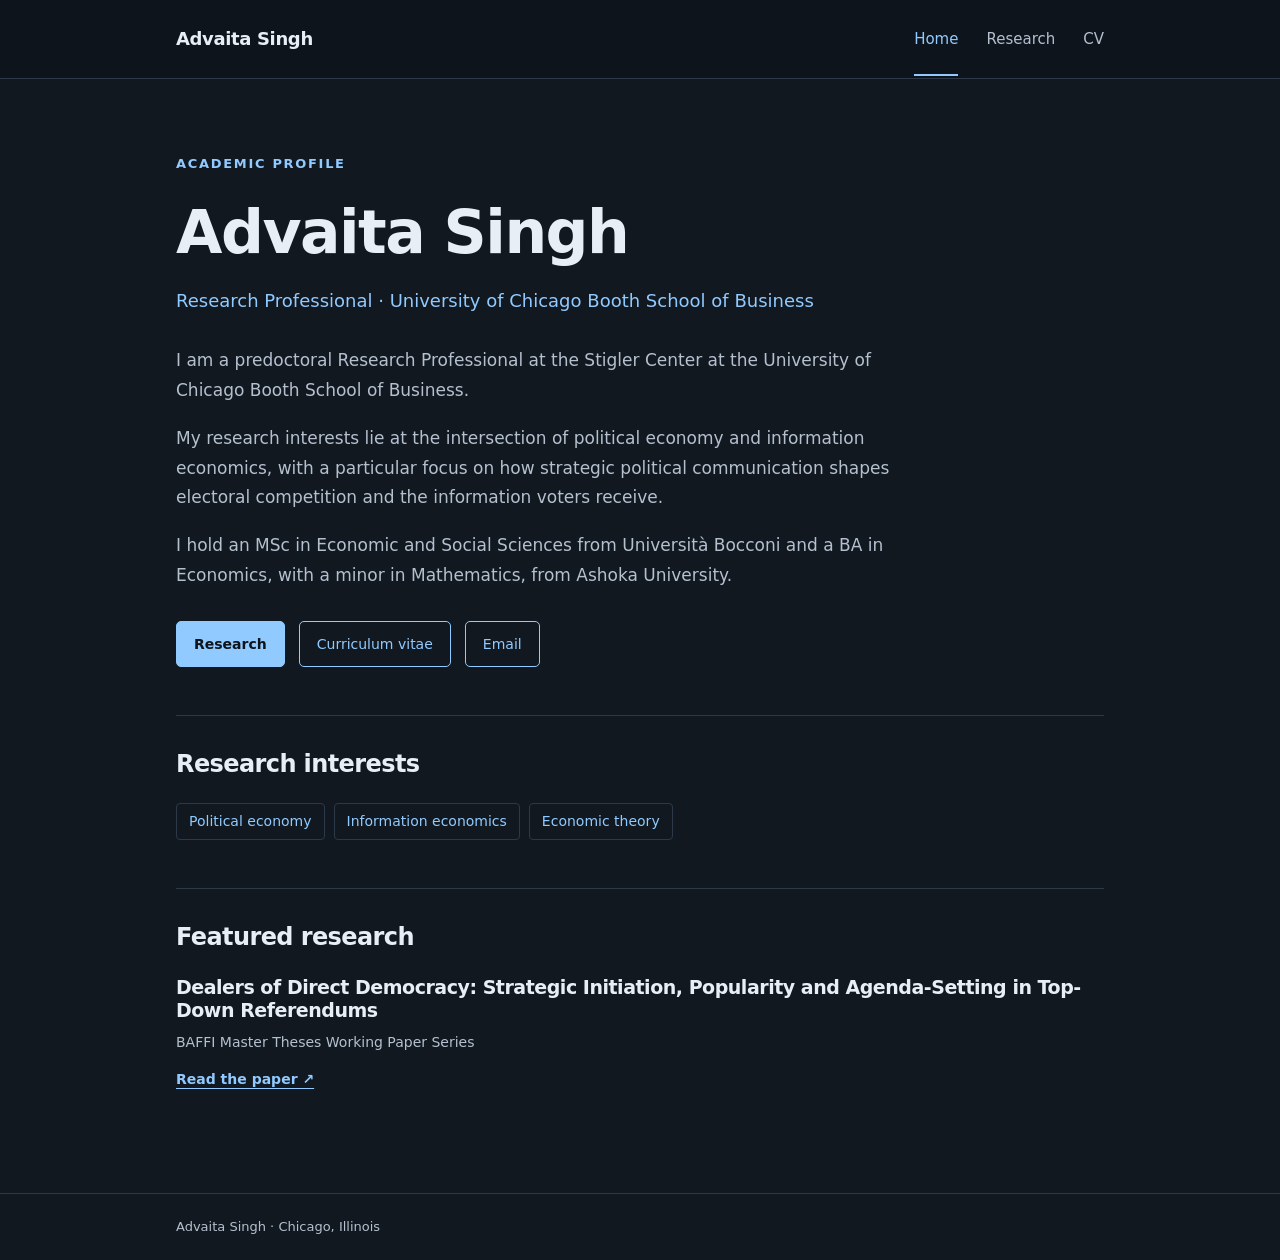
==== index.html @ eda5e508 "Add files via upload" ====
<!doctype html><html lang="en"><head><meta charset="utf-8"><meta name="viewport" content="width=device-width,initial-scale=1"><meta name="description" content="Advaita Singh — research in political economy and information economics."><title>Home | Advaita Singh</title><link rel="stylesheet" href="style.css"></head><body><a class="skip" href="#main">Skip to content</a><header><div class="wrap nav"><a class="brand" href="index.html">Advaita Singh</a><nav aria-label="Main navigation"><a href="index.html" aria-current="page">Home</a><a href="research.html">Research</a><a href="cv.html">CV</a></nav></div></header><main id="main" class="wrap"><div class="hero"><p class="eyebrow">Academic profile</p><h1>Advaita Singh</h1><p class="subtitle">Research Professional · University of Chicago Booth School of Business</p><p>I am a predoctoral Research Professional at the Stigler Center at the University of Chicago Booth School of Business.</p><p>My research interests lie at the intersection of political economy and information economics, with a particular focus on how strategic political communication shapes electoral competition and the information voters receive.</p><p>I hold an MSc in Economic and Social Sciences from Università Bocconi and a BA in Economics, with a minor in Mathematics, from Ashoka University.</p><div class="actions"><a class="button primary" href="research.html">Research</a><a class="button" href="cv.html">Curriculum vitae</a><a class="button" href="mailto:advaita.singh13@gmail.com">Email</a></div></div><section><h2>Research interests</h2><div class="tags"><span class="tag">Political economy</span><span class="tag">Information economics</span><span class="tag">Economic theory</span></div></section><section><h2>Featured research</h2><article class="paper"><h3>Dealers of Direct Democracy: Strategic Initiation, Popularity and Agenda-Setting in Top-Down Referendums</h3><p class="meta">BAFFI Master Theses Working Paper Series</p><a href="https://baffi.unibocconi.eu/dealers-direct-democracy-strategic-initiation-popularity-and-agenda-setting-top-down-referendums">Read the paper ↗</a></article></section></main><footer><div class="wrap">Advaita Singh · Chicago, Illinois</div></footer></body></html>
---- style.css ----
*{box-sizing:border-box} :root{color-scheme:dark;--bg:#111820;--nav:#0d141c;--fg:#e8eef5;--muted:#b5c0cf;--blue:#91caff;--line:#2b3948} body{margin:0;background:var(--bg);color:var(--fg);font:16px/1.75 system-ui,-apple-system,BlinkMacSystemFont,"Segoe UI",sans-serif} a{color:var(--blue);text-underline-offset:4px} a:hover{color:white} a:focus-visible,button:focus-visible{outline:2px solid var(--blue);outline-offset:5px} header{background:var(--nav);border-bottom:1px solid var(--line)} .wrap{max-width:1000px;margin:auto;padding:0 36px} .nav{display:flex;justify-content:space-between;align-items:center;min-height:78px;gap:24px} .brand{color:var(--fg);font-weight:650;text-decoration:none;font-size:18px;letter-spacing:-.02em} nav{display:flex;gap:28px} nav a{color:var(--muted);text-decoration:none;font-size:15px;padding:24px 0 21px;border-bottom:2px solid transparent} nav a[aria-current=page]{color:var(--blue);border-color:var(--blue)} main{min-height:calc(100vh - 160px);padding-top:74px!important;padding-bottom:76px!important} h1,h2,h3{line-height:1.25;letter-spacing:-.025em} h1{font-size:clamp(36px,6vw,60px);font-weight:620;margin:0 0 15px} h2{font-size:24px;font-weight:600;margin:0 0 24px} h3{font-size:19px;font-weight:600;margin:0 0 7px} p{margin:0 0 18px} .eyebrow{font-size:13px;color:var(--blue);letter-spacing:.13em;text-transform:uppercase;font-weight:650;margin-bottom:19px} .subtitle{color:var(--blue);font-size:18px;margin-bottom:30px} .hero{max-width:720px} .hero p:not(.eyebrow):not(.subtitle){color:var(--muted);font-size:17px} .actions{display:flex;flex-wrap:wrap;gap:14px;margin:30px 0 0}.button{display:inline-block;padding:10px 17px;border:1px solid var(--blue);border-radius:5px;color:var(--blue);background:transparent;text-decoration:none;font:inherit;font-size:14px;cursor:pointer}.button:hover{background:#203347;color:#fff}.primary{background:var(--blue);color:var(--nav);font-weight:650}.primary:hover{background:#c5e5ff;color:var(--nav)} section{border-top:1px solid var(--line);margin-top:48px;padding-top:33px} .muted,.meta{color:var(--muted)} .meta{font-size:14px;margin-bottom:10px} .paper{padding:24px 0;border-bottom:1px solid var(--line)} .paper:last-child{border-bottom:0}.paper:first-of-type{padding-top:0}.paper p{max-width:760px}.paper a{font-size:14px;font-weight:550}.tags{display:flex;flex-wrap:wrap;gap:9px}.tag{border:1px solid var(--line);padding:5px 12px;border-radius:4px;color:var(--blue);font-size:14px}.cvhead{display:flex;justify-content:space-between;align-items:center;gap:20px;flex-wrap:wrap}.cvrow{display:grid;grid-template-columns:1fr 150px;gap:20px;margin-bottom:22px}.cvrow p{margin:4px 0;color:var(--muted)} .date{text-align:right;color:var(--muted);font-size:14px} ul{padding-left:20px} li{margin:4px 0} footer{border-top:1px solid var(--line);color:var(--muted);font-size:13px;padding:22px 0} .skip{position:absolute;left:-10000px}.skip:focus{left:10px;top:10px;background:var(--nav);padding:10px;z-index:2} @media(max-width:620px){.wrap{padding-left:22px;padding-right:22px}.nav{gap:12px;min-height:66px}.brand{font-size:15px}nav{gap:15px}nav a{font-size:13px;padding:20px 0 17px}main{padding-top:45px!important;padding-bottom:45px!important}.cvrow{grid-template-columns:1fr;gap:4px}.date{text-align:left}.hero p:not(.eyebrow):not(.subtitle){font-size:16px}} @media print{ :root{color-scheme:light;--bg:white;--fg:black;--muted:#333;--blue:#16456e;--line:#ccc}body{font-size:10pt;line-height:1.4}header,footer,.actions,.button,.skip{display:none!important}main.wrap{padding:0!important;min-height:0;max-width:none}h1{font-size:26pt}h2{font-size:15pt;margin-bottom:12px}h3{font-size:11pt}.cvrow{margin-bottom:12px;break-inside:avoid;grid-template-columns:1fr 110px}section{margin-top:20px;padding-top:14px}a{color:black;text-decoration:none}@page{margin:16mm}}
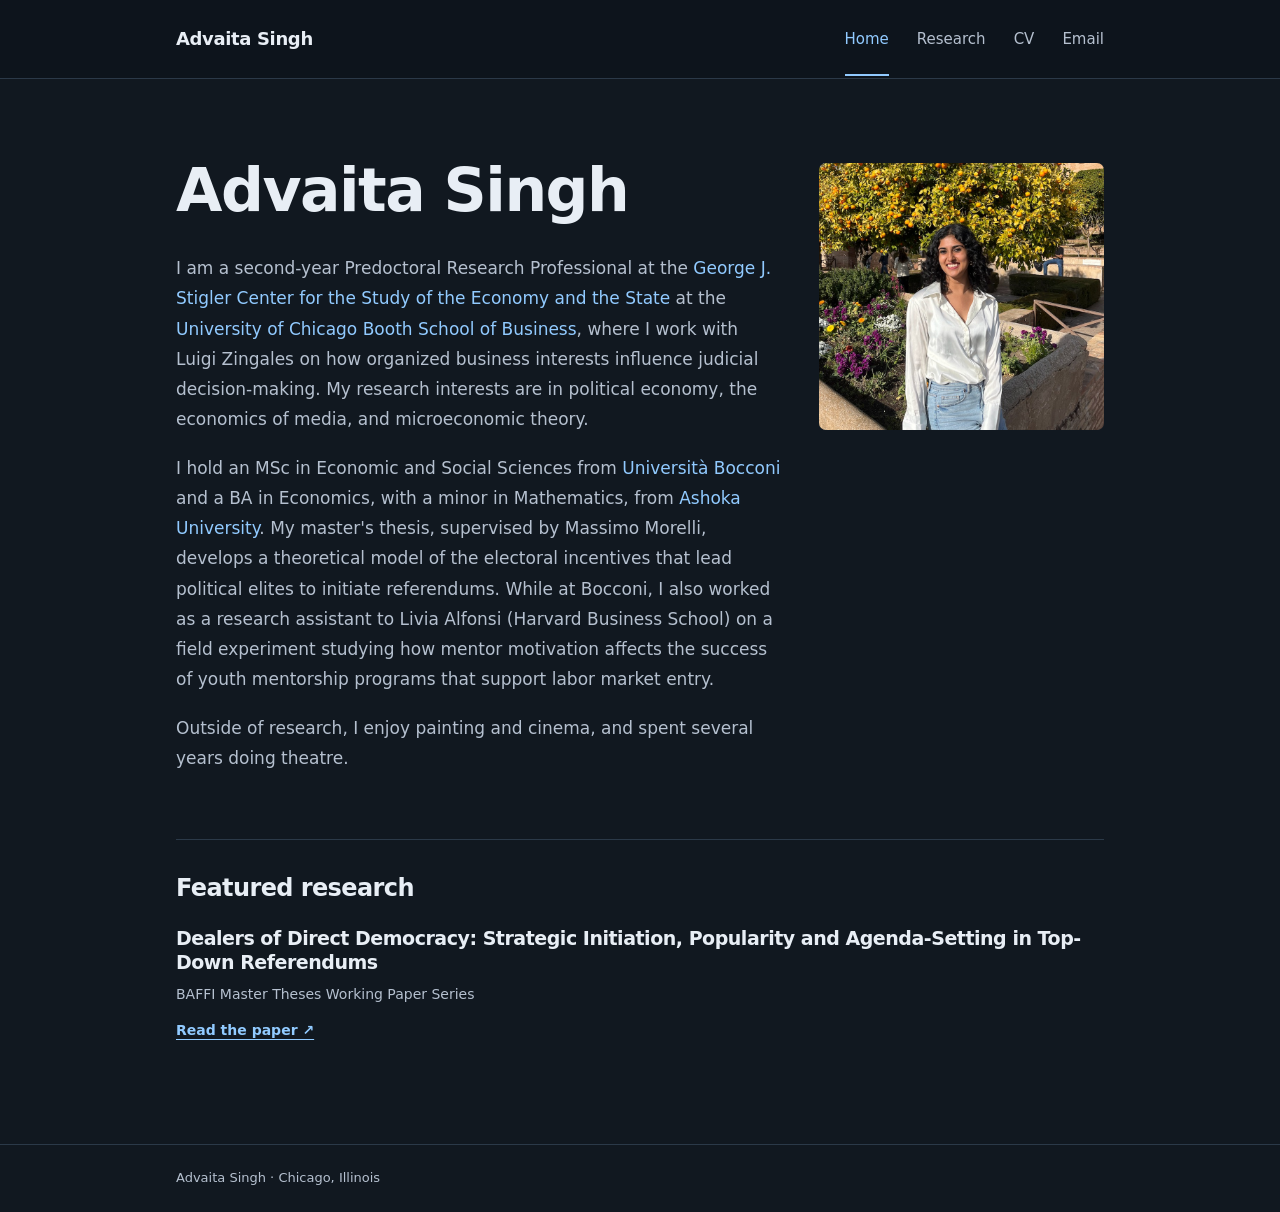
==== commit 839c6eea: "Add files via upload" ====
--- a/index.html
+++ b/index.html
@@ -1 +1,10 @@
-<!doctype html><html lang="en"><head><meta charset="utf-8"><meta name="viewport" content="width=device-width,initial-scale=1"><meta name="description" content="Advaita Singh — research in political economy and information economics."><title>Home | Advaita Singh</title><link rel="stylesheet" href="style.css"></head><body><a class="skip" href="#main">Skip to content</a><header><div class="wrap nav"><a class="brand" href="index.html">Advaita Singh</a><nav aria-label="Main navigation"><a href="index.html" aria-current="page">Home</a><a href="research.html">Research</a><a href="cv.html">CV</a></nav></div></header><main id="main" class="wrap"><div class="hero"><p class="eyebrow">Academic profile</p><h1>Advaita Singh</h1><p class="subtitle">Research Professional · University of Chicago Booth School of Business</p><p>I am a predoctoral Research Professional at the Stigler Center at the University of Chicago Booth School of Business.</p><p>My research interests lie at the intersection of political economy and information economics, with a particular focus on how strategic political communication shapes electoral competition and the information voters receive.</p><p>I hold an MSc in Economic and Social Sciences from Università Bocconi and a BA in Economics, with a minor in Mathematics, from Ashoka University.</p><div class="actions"><a class="button primary" href="research.html">Research</a><a class="button" href="cv.html">Curriculum vitae</a><a class="button" href="mailto:advaita.singh13@gmail.com">Email</a></div></div><section><h2>Research interests</h2><div class="tags"><span class="tag">Political economy</span><span class="tag">Information economics</span><span class="tag">Economic theory</span></div></section><section><h2>Featured research</h2><article class="paper"><h3>Dealers of Direct Democracy: Strategic Initiation, Popularity and Agenda-Setting in Top-Down Referendums</h3><p class="meta">BAFFI Master Theses Working Paper Series</p><a href="https://baffi.unibocconi.eu/dealers-direct-democracy-strategic-initiation-popularity-and-agenda-setting-top-down-referendums">Read the paper ↗</a></article></section></main><footer><div class="wrap">Advaita Singh · Chicago, Illinois</div></footer></body></html>+<!doctype html><html lang="en"><head><meta charset="utf-8"><meta name="viewport" content="width=device-width,initial-scale=1"><meta name="description" content="Advaita Singh — research in political economy, the economics of media, and microeconomic theory."><title>Home | Advaita Singh</title><link rel="stylesheet" href="style.css"></head><body><a class="skip" href="#main">Skip to content</a><header><div class="wrap nav"><a class="brand" href="index.html">Advaita Singh</a><nav aria-label="Main navigation"><a href="index.html" aria-current="page">Home</a><a href="research.html">Research</a><a href="cv.html">CV</a><a href="mailto:advaita.singh13@gmail.com">Email</a></nav></div></header><main id="main" class="wrap"><div class="home-layout">
+  <div class="hero">
+    <h1>Advaita Singh</h1>
+    <p>I am a second-year Predoctoral Research Professional at the <a href="https://www.chicagobooth.edu/research/stigler">George J. Stigler Center for the Study of the Economy and the State</a> at the <a href="https://www.chicagobooth.edu/">University of Chicago Booth School of Business</a>, where I work with Luigi Zingales on how organized business interests influence judicial decision-making. My research interests are in political economy, the economics of media, and microeconomic theory.</p>
+    <p>I hold an MSc in Economic and Social Sciences from <a href="https://www.unibocconi.it/en">Università Bocconi</a> and a BA in Economics, with a minor in Mathematics, from <a href="https://www.ashoka.edu.in/">Ashoka University</a>. My master's thesis, supervised by Massimo Morelli, develops a theoretical model of the electoral incentives that lead political elites to initiate referendums. While at Bocconi, I also worked as a research assistant to Livia Alfonsi (Harvard Business School) on a field experiment studying how mentor motivation affects the success of youth mentorship programs that support labor market entry.</p>
+    <p>Outside of research, I enjoy painting and cinema, and spent several years doing theatre.</p>
+  </div>
+  <figure class="profile-photo"><img src="profile.jpg" alt="Portrait of Advaita Singh in a garden" width="814" height="764"></figure>
+</div>
+<section><h2>Featured research</h2><article class="paper"><h3>Dealers of Direct Democracy: Strategic Initiation, Popularity and Agenda-Setting in Top-Down Referendums</h3><p class="meta">BAFFI Master Theses Working Paper Series</p><a href="https://baffi.unibocconi.eu/dealers-direct-democracy-strategic-initiation-popularity-and-agenda-setting-top-down-referendums">Read the paper ↗</a></article></section></main><footer><div class="wrap">Advaita Singh · Chicago, Illinois</div></footer></body></html>
--- a/style.css
+++ b/style.css
@@ -1 +1,12 @@
-*{box-sizing:border-box} :root{color-scheme:dark;--bg:#111820;--nav:#0d141c;--fg:#e8eef5;--muted:#b5c0cf;--blue:#91caff;--line:#2b3948} body{margin:0;background:var(--bg);color:var(--fg);font:16px/1.75 system-ui,-apple-system,BlinkMacSystemFont,"Segoe UI",sans-serif} a{color:var(--blue);text-underline-offset:4px} a:hover{color:white} a:focus-visible,button:focus-visible{outline:2px solid var(--blue);outline-offset:5px} header{background:var(--nav);border-bottom:1px solid var(--line)} .wrap{max-width:1000px;margin:auto;padding:0 36px} .nav{display:flex;justify-content:space-between;align-items:center;min-height:78px;gap:24px} .brand{color:var(--fg);font-weight:650;text-decoration:none;font-size:18px;letter-spacing:-.02em} nav{display:flex;gap:28px} nav a{color:var(--muted);text-decoration:none;font-size:15px;padding:24px 0 21px;border-bottom:2px solid transparent} nav a[aria-current=page]{color:var(--blue);border-color:var(--blue)} main{min-height:calc(100vh - 160px);padding-top:74px!important;padding-bottom:76px!important} h1,h2,h3{line-height:1.25;letter-spacing:-.025em} h1{font-size:clamp(36px,6vw,60px);font-weight:620;margin:0 0 15px} h2{font-size:24px;font-weight:600;margin:0 0 24px} h3{font-size:19px;font-weight:600;margin:0 0 7px} p{margin:0 0 18px} .eyebrow{font-size:13px;color:var(--blue);letter-spacing:.13em;text-transform:uppercase;font-weight:650;margin-bottom:19px} .subtitle{color:var(--blue);font-size:18px;margin-bottom:30px} .hero{max-width:720px} .hero p:not(.eyebrow):not(.subtitle){color:var(--muted);font-size:17px} .actions{display:flex;flex-wrap:wrap;gap:14px;margin:30px 0 0}.button{display:inline-block;padding:10px 17px;border:1px solid var(--blue);border-radius:5px;color:var(--blue);background:transparent;text-decoration:none;font:inherit;font-size:14px;cursor:pointer}.button:hover{background:#203347;color:#fff}.primary{background:var(--blue);color:var(--nav);font-weight:650}.primary:hover{background:#c5e5ff;color:var(--nav)} section{border-top:1px solid var(--line);margin-top:48px;padding-top:33px} .muted,.meta{color:var(--muted)} .meta{font-size:14px;margin-bottom:10px} .paper{padding:24px 0;border-bottom:1px solid var(--line)} .paper:last-child{border-bottom:0}.paper:first-of-type{padding-top:0}.paper p{max-width:760px}.paper a{font-size:14px;font-weight:550}.tags{display:flex;flex-wrap:wrap;gap:9px}.tag{border:1px solid var(--line);padding:5px 12px;border-radius:4px;color:var(--blue);font-size:14px}.cvhead{display:flex;justify-content:space-between;align-items:center;gap:20px;flex-wrap:wrap}.cvrow{display:grid;grid-template-columns:1fr 150px;gap:20px;margin-bottom:22px}.cvrow p{margin:4px 0;color:var(--muted)} .date{text-align:right;color:var(--muted);font-size:14px} ul{padding-left:20px} li{margin:4px 0} footer{border-top:1px solid var(--line);color:var(--muted);font-size:13px;padding:22px 0} .skip{position:absolute;left:-10000px}.skip:focus{left:10px;top:10px;background:var(--nav);padding:10px;z-index:2} @media(max-width:620px){.wrap{padding-left:22px;padding-right:22px}.nav{gap:12px;min-height:66px}.brand{font-size:15px}nav{gap:15px}nav a{font-size:13px;padding:20px 0 17px}main{padding-top:45px!important;padding-bottom:45px!important}.cvrow{grid-template-columns:1fr;gap:4px}.date{text-align:left}.hero p:not(.eyebrow):not(.subtitle){font-size:16px}} @media print{ :root{color-scheme:light;--bg:white;--fg:black;--muted:#333;--blue:#16456e;--line:#ccc}body{font-size:10pt;line-height:1.4}header,footer,.actions,.button,.skip{display:none!important}main.wrap{padding:0!important;min-height:0;max-width:none}h1{font-size:26pt}h2{font-size:15pt;margin-bottom:12px}h3{font-size:11pt}.cvrow{margin-bottom:12px;break-inside:avoid;grid-template-columns:1fr 110px}section{margin-top:20px;padding-top:14px}a{color:black;text-decoration:none}@page{margin:16mm}}+*{box-sizing:border-box} :root{color-scheme:dark;--bg:#111820;--nav:#0d141c;--fg:#e8eef5;--muted:#b5c0cf;--blue:#91caff;--line:#2b3948} body{margin:0;background:var(--bg);color:var(--fg);font:16px/1.75 system-ui,-apple-system,BlinkMacSystemFont,"Segoe UI",sans-serif} a{color:var(--blue);text-underline-offset:4px} a:hover{color:white} a:focus-visible,button:focus-visible{outline:2px solid var(--blue);outline-offset:5px} header{background:var(--nav);border-bottom:1px solid var(--line)} .wrap{max-width:1000px;margin:auto;padding:0 36px} .nav{display:flex;justify-content:space-between;align-items:center;min-height:78px;gap:24px} .brand{color:var(--fg);font-weight:650;text-decoration:none;font-size:18px;letter-spacing:-.02em} nav{display:flex;gap:28px} nav a{color:var(--muted);text-decoration:none;font-size:15px;padding:24px 0 21px;border-bottom:2px solid transparent} nav a[aria-current=page]{color:var(--blue);border-color:var(--blue)} main{min-height:calc(100vh - 160px);padding-top:74px!important;padding-bottom:76px!important} h1,h2,h3{line-height:1.25;letter-spacing:-.025em} h1{font-size:clamp(36px,6vw,60px);font-weight:620;margin:0 0 15px} h2{font-size:24px;font-weight:600;margin:0 0 24px} h3{font-size:19px;font-weight:600;margin:0 0 7px} p{margin:0 0 18px} .eyebrow{font-size:13px;color:var(--blue);letter-spacing:.13em;text-transform:uppercase;font-weight:650;margin-bottom:19px} .subtitle{color:var(--blue);font-size:18px;margin-bottom:30px} .hero{max-width:720px} .hero p:not(.eyebrow):not(.subtitle){color:var(--muted);font-size:17px} .actions{display:flex;flex-wrap:wrap;gap:14px;margin:30px 0 0}.button{display:inline-block;padding:10px 17px;border:1px solid var(--blue);border-radius:5px;color:var(--blue);background:transparent;text-decoration:none;font:inherit;font-size:14px;cursor:pointer}.button:hover{background:#203347;color:#fff}.primary{background:var(--blue);color:var(--nav);font-weight:650}.primary:hover{background:#c5e5ff;color:var(--nav)} section{border-top:1px solid var(--line);margin-top:48px;padding-top:33px} .muted,.meta{color:var(--muted)} .meta{font-size:14px;margin-bottom:10px} .paper{padding:24px 0;border-bottom:1px solid var(--line)} .paper:last-child{border-bottom:0}.paper:first-of-type{padding-top:0}.paper p{max-width:760px}.paper a{font-size:14px;font-weight:550}.tags{display:flex;flex-wrap:wrap;gap:9px}.tag{border:1px solid var(--line);padding:5px 12px;border-radius:4px;color:var(--blue);font-size:14px}.cvhead{display:flex;justify-content:space-between;align-items:center;gap:20px;flex-wrap:wrap}.cvrow{display:grid;grid-template-columns:1fr 150px;gap:20px;margin-bottom:22px}.cvrow p{margin:4px 0;color:var(--muted)} .date{text-align:right;color:var(--muted);font-size:14px} ul{padding-left:20px} li{margin:4px 0} footer{border-top:1px solid var(--line);color:var(--muted);font-size:13px;padding:22px 0} .skip{position:absolute;left:-10000px}.skip:focus{left:10px;top:10px;background:var(--nav);padding:10px;z-index:2} @media(max-width:620px){.wrap{padding-left:22px;padding-right:22px}.nav{gap:12px;min-height:66px}.brand{font-size:15px}nav{gap:15px}nav a{font-size:13px;padding:20px 0 17px}main{padding-top:45px!important;padding-bottom:45px!important}.cvrow{grid-template-columns:1fr;gap:4px}.date{text-align:left}.hero p:not(.eyebrow):not(.subtitle){font-size:16px}} @media print{ :root{color-scheme:light;--bg:white;--fg:black;--muted:#333;--blue:#16456e;--line:#ccc}body{font-size:10pt;line-height:1.4}header,footer,.actions,.button,.skip{display:none!important}main.wrap{padding:0!important;min-height:0;max-width:none}h1{font-size:26pt}h2{font-size:15pt;margin-bottom:12px}h3{font-size:11pt}.cvrow{margin-bottom:12px;break-inside:avoid;grid-template-columns:1fr 110px}section{margin-top:20px;padding-top:14px}a{color:black;text-decoration:none}@page{margin:16mm}}
+/* Homepage portrait and compact navigation */
+.home-layout{display:grid;grid-template-columns:minmax(0,1fr) minmax(0,285px);align-items:start;gap:38px}
+.home-layout .hero{max-width:none}
+.home-layout .hero h1{margin-bottom:25px}
+.home-layout .hero p{font-size:16px;line-height:1.78}
+.home-layout .hero p a{color:var(--blue);text-decoration:none}
+.home-layout .hero p a:hover{text-decoration:underline}
+.profile-photo{margin:10px 0 0;overflow:hidden;border-radius:7px}
+.profile-photo img{display:block;width:100%;height:auto}
+@media(max-width:760px){.home-layout{grid-template-columns:1fr;gap:12px}.profile-photo{max-width:300px;grid-row:1;margin:0 0 14px}.home-layout .hero h1{margin-bottom:20px}}
+@media(max-width:420px){.nav{flex-wrap:wrap;gap:0;padding-top:16px}.nav nav{width:100%;justify-content:space-between}.nav nav a{padding:12px 0}}
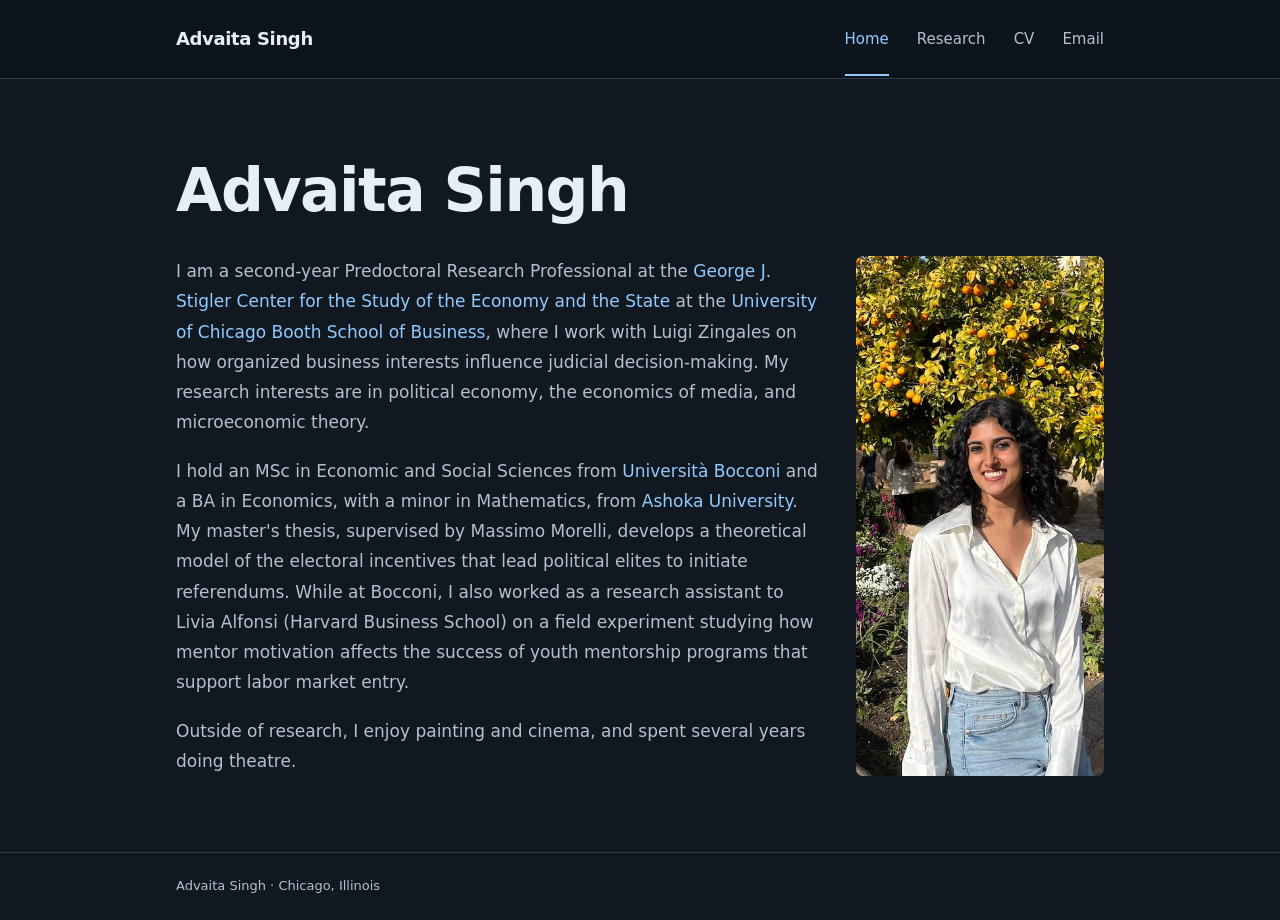
==== commit a13878e7: "Add files via upload" ====
--- a/index.html
+++ b/index.html
@@ -1,10 +1,11 @@
-<!doctype html><html lang="en"><head><meta charset="utf-8"><meta name="viewport" content="width=device-width,initial-scale=1"><meta name="description" content="Advaita Singh — research in political economy, the economics of media, and microeconomic theory."><title>Home | Advaita Singh</title><link rel="stylesheet" href="style.css"></head><body><a class="skip" href="#main">Skip to content</a><header><div class="wrap nav"><a class="brand" href="index.html">Advaita Singh</a><nav aria-label="Main navigation"><a href="index.html" aria-current="page">Home</a><a href="research.html">Research</a><a href="cv.html">CV</a><a href="mailto:advaita.singh13@gmail.com">Email</a></nav></div></header><main id="main" class="wrap"><div class="home-layout">
-  <div class="hero">
-    <h1>Advaita Singh</h1>
-    <p>I am a second-year Predoctoral Research Professional at the <a href="https://www.chicagobooth.edu/research/stigler">George J. Stigler Center for the Study of the Economy and the State</a> at the <a href="https://www.chicagobooth.edu/">University of Chicago Booth School of Business</a>, where I work with Luigi Zingales on how organized business interests influence judicial decision-making. My research interests are in political economy, the economics of media, and microeconomic theory.</p>
-    <p>I hold an MSc in Economic and Social Sciences from <a href="https://www.unibocconi.it/en">Università Bocconi</a> and a BA in Economics, with a minor in Mathematics, from <a href="https://www.ashoka.edu.in/">Ashoka University</a>. My master's thesis, supervised by Massimo Morelli, develops a theoretical model of the electoral incentives that lead political elites to initiate referendums. While at Bocconi, I also worked as a research assistant to Livia Alfonsi (Harvard Business School) on a field experiment studying how mentor motivation affects the success of youth mentorship programs that support labor market entry.</p>
-    <p>Outside of research, I enjoy painting and cinema, and spent several years doing theatre.</p>
-  </div>
-  <figure class="profile-photo"><img src="profile.jpg" alt="Portrait of Advaita Singh in a garden" width="814" height="764"></figure>
+<!DOCTYPE html>
+<html lang="en"><head><meta charset="utf-8"/><meta content="width=device-width,initial-scale=1" name="viewport"/><meta content="Advaita Singh — research in political economy, the economics of media, and microeconomic theory." name="description"/><title>Home | Advaita Singh</title><link href="style.css" rel="stylesheet"/></head><body><a class="skip" href="#main">Skip to content</a><header><div class="wrap nav"><a class="brand" href="index.html">Advaita Singh</a><nav aria-label="Main navigation"><a aria-current="page" href="index.html">Home</a><a href="research.html">Research</a><a href="cv.html">CV</a><a href="mailto:advaita.singh13@gmail.com">Email</a></nav></div></header><main class="wrap" id="main"><h1 class="home-heading">Advaita Singh</h1><div class="home-layout">
+<div class="hero">
+
+<p>I am a second-year Predoctoral Research Professional at the <a href="https://www.chicagobooth.edu/research/stigler">George J. Stigler Center for the Study of the Economy and the State</a> at the <a href="https://www.chicagobooth.edu/">University of Chicago Booth School of Business</a>, where I work with Luigi Zingales on how organized business interests influence judicial decision-making. My research interests are in political economy, the economics of media, and microeconomic theory.</p>
+<p>I hold an MSc in Economic and Social Sciences from <a href="https://www.unibocconi.it/en">Università Bocconi</a> and a BA in Economics, with a minor in Mathematics, from <a href="https://www.ashoka.edu.in/">Ashoka University</a>. My master's thesis, supervised by Massimo Morelli, develops a theoretical model of the electoral incentives that lead political elites to initiate referendums. While at Bocconi, I also worked as a research assistant to Livia Alfonsi (Harvard Business School) on a field experiment studying how mentor motivation affects the success of youth mentorship programs that support labor market entry.</p>
+<p>Outside of research, I enjoy painting and cinema, and spent several years doing theatre.</p>
 </div>
-<section><h2>Featured research</h2><article class="paper"><h3>Dealers of Direct Democracy: Strategic Initiation, Popularity and Agenda-Setting in Top-Down Referendums</h3><p class="meta">BAFFI Master Theses Working Paper Series</p><a href="https://baffi.unibocconi.eu/dealers-direct-democracy-strategic-initiation-popularity-and-agenda-setting-top-down-referendums">Read the paper ↗</a></article></section></main><footer><div class="wrap">Advaita Singh · Chicago, Illinois</div></footer></body></html>+<figure class="profile-photo"><img alt="Portrait of Advaita Singh in a garden" height="788" src="profile.jpg" width="550"/></figure>
+</div>
+</main><footer><div class="wrap">Advaita Singh · Chicago, Illinois</div></footer></body></html>
--- a/style.css
+++ b/style.css
@@ -1,12 +1,15 @@
 *{box-sizing:border-box} :root{color-scheme:dark;--bg:#111820;--nav:#0d141c;--fg:#e8eef5;--muted:#b5c0cf;--blue:#91caff;--line:#2b3948} body{margin:0;background:var(--bg);color:var(--fg);font:16px/1.75 system-ui,-apple-system,BlinkMacSystemFont,"Segoe UI",sans-serif} a{color:var(--blue);text-underline-offset:4px} a:hover{color:white} a:focus-visible,button:focus-visible{outline:2px solid var(--blue);outline-offset:5px} header{background:var(--nav);border-bottom:1px solid var(--line)} .wrap{max-width:1000px;margin:auto;padding:0 36px} .nav{display:flex;justify-content:space-between;align-items:center;min-height:78px;gap:24px} .brand{color:var(--fg);font-weight:650;text-decoration:none;font-size:18px;letter-spacing:-.02em} nav{display:flex;gap:28px} nav a{color:var(--muted);text-decoration:none;font-size:15px;padding:24px 0 21px;border-bottom:2px solid transparent} nav a[aria-current=page]{color:var(--blue);border-color:var(--blue)} main{min-height:calc(100vh - 160px);padding-top:74px!important;padding-bottom:76px!important} h1,h2,h3{line-height:1.25;letter-spacing:-.025em} h1{font-size:clamp(36px,6vw,60px);font-weight:620;margin:0 0 15px} h2{font-size:24px;font-weight:600;margin:0 0 24px} h3{font-size:19px;font-weight:600;margin:0 0 7px} p{margin:0 0 18px} .eyebrow{font-size:13px;color:var(--blue);letter-spacing:.13em;text-transform:uppercase;font-weight:650;margin-bottom:19px} .subtitle{color:var(--blue);font-size:18px;margin-bottom:30px} .hero{max-width:720px} .hero p:not(.eyebrow):not(.subtitle){color:var(--muted);font-size:17px} .actions{display:flex;flex-wrap:wrap;gap:14px;margin:30px 0 0}.button{display:inline-block;padding:10px 17px;border:1px solid var(--blue);border-radius:5px;color:var(--blue);background:transparent;text-decoration:none;font:inherit;font-size:14px;cursor:pointer}.button:hover{background:#203347;color:#fff}.primary{background:var(--blue);color:var(--nav);font-weight:650}.primary:hover{background:#c5e5ff;color:var(--nav)} section{border-top:1px solid var(--line);margin-top:48px;padding-top:33px} .muted,.meta{color:var(--muted)} .meta{font-size:14px;margin-bottom:10px} .paper{padding:24px 0;border-bottom:1px solid var(--line)} .paper:last-child{border-bottom:0}.paper:first-of-type{padding-top:0}.paper p{max-width:760px}.paper a{font-size:14px;font-weight:550}.tags{display:flex;flex-wrap:wrap;gap:9px}.tag{border:1px solid var(--line);padding:5px 12px;border-radius:4px;color:var(--blue);font-size:14px}.cvhead{display:flex;justify-content:space-between;align-items:center;gap:20px;flex-wrap:wrap}.cvrow{display:grid;grid-template-columns:1fr 150px;gap:20px;margin-bottom:22px}.cvrow p{margin:4px 0;color:var(--muted)} .date{text-align:right;color:var(--muted);font-size:14px} ul{padding-left:20px} li{margin:4px 0} footer{border-top:1px solid var(--line);color:var(--muted);font-size:13px;padding:22px 0} .skip{position:absolute;left:-10000px}.skip:focus{left:10px;top:10px;background:var(--nav);padding:10px;z-index:2} @media(max-width:620px){.wrap{padding-left:22px;padding-right:22px}.nav{gap:12px;min-height:66px}.brand{font-size:15px}nav{gap:15px}nav a{font-size:13px;padding:20px 0 17px}main{padding-top:45px!important;padding-bottom:45px!important}.cvrow{grid-template-columns:1fr;gap:4px}.date{text-align:left}.hero p:not(.eyebrow):not(.subtitle){font-size:16px}} @media print{ :root{color-scheme:light;--bg:white;--fg:black;--muted:#333;--blue:#16456e;--line:#ccc}body{font-size:10pt;line-height:1.4}header,footer,.actions,.button,.skip{display:none!important}main.wrap{padding:0!important;min-height:0;max-width:none}h1{font-size:26pt}h2{font-size:15pt;margin-bottom:12px}h3{font-size:11pt}.cvrow{margin-bottom:12px;break-inside:avoid;grid-template-columns:1fr 110px}section{margin-top:20px;padding-top:14px}a{color:black;text-decoration:none}@page{margin:16mm}}
+
 /* Homepage portrait and compact navigation */
-.home-layout{display:grid;grid-template-columns:minmax(0,1fr) minmax(0,285px);align-items:start;gap:38px}
-.home-layout .hero{max-width:none}
-.home-layout .hero h1{margin-bottom:25px}
+.home-heading{margin-bottom:28px}
+.home-layout{display:grid;grid-template-columns:minmax(0,1fr) minmax(0,248px);align-items:stretch;gap:34px}
+.home-layout .hero{max-width:none;min-width:0}
 .home-layout .hero p{font-size:16px;line-height:1.78}
+.home-layout .hero p:last-child{margin-bottom:0}
 .home-layout .hero p a{color:var(--blue);text-decoration:none}
 .home-layout .hero p a:hover{text-decoration:underline}
-.profile-photo{margin:10px 0 0;overflow:hidden;border-radius:7px}
-.profile-photo img{display:block;width:100%;height:auto}
-@media(max-width:760px){.home-layout{grid-template-columns:1fr;gap:12px}.profile-photo{max-width:300px;grid-row:1;margin:0 0 14px}.home-layout .hero h1{margin-bottom:20px}}
+.profile-photo{position:relative;min-height:0;min-width:0;margin:0;overflow:hidden;border-radius:7px}
+.profile-photo img{position:absolute;inset:0;display:block;width:100%;height:100%;object-fit:cover;object-position:center center}
+.paper .conference{color:var(--blue);font-size:14px;margin-top:-3px;margin-bottom:14px}
+@media(max-width:760px){.home-layout{grid-template-columns:1fr;gap:26px}.profile-photo{width: min(220px,100%);justify-self:center;margin:0}.profile-photo img{position:static;width:100%;height:auto;object-fit:contain}.home-heading{margin-bottom:22px}}
 @media(max-width:420px){.nav{flex-wrap:wrap;gap:0;padding-top:16px}.nav nav{width:100%;justify-content:space-between}.nav nav a{padding:12px 0}}
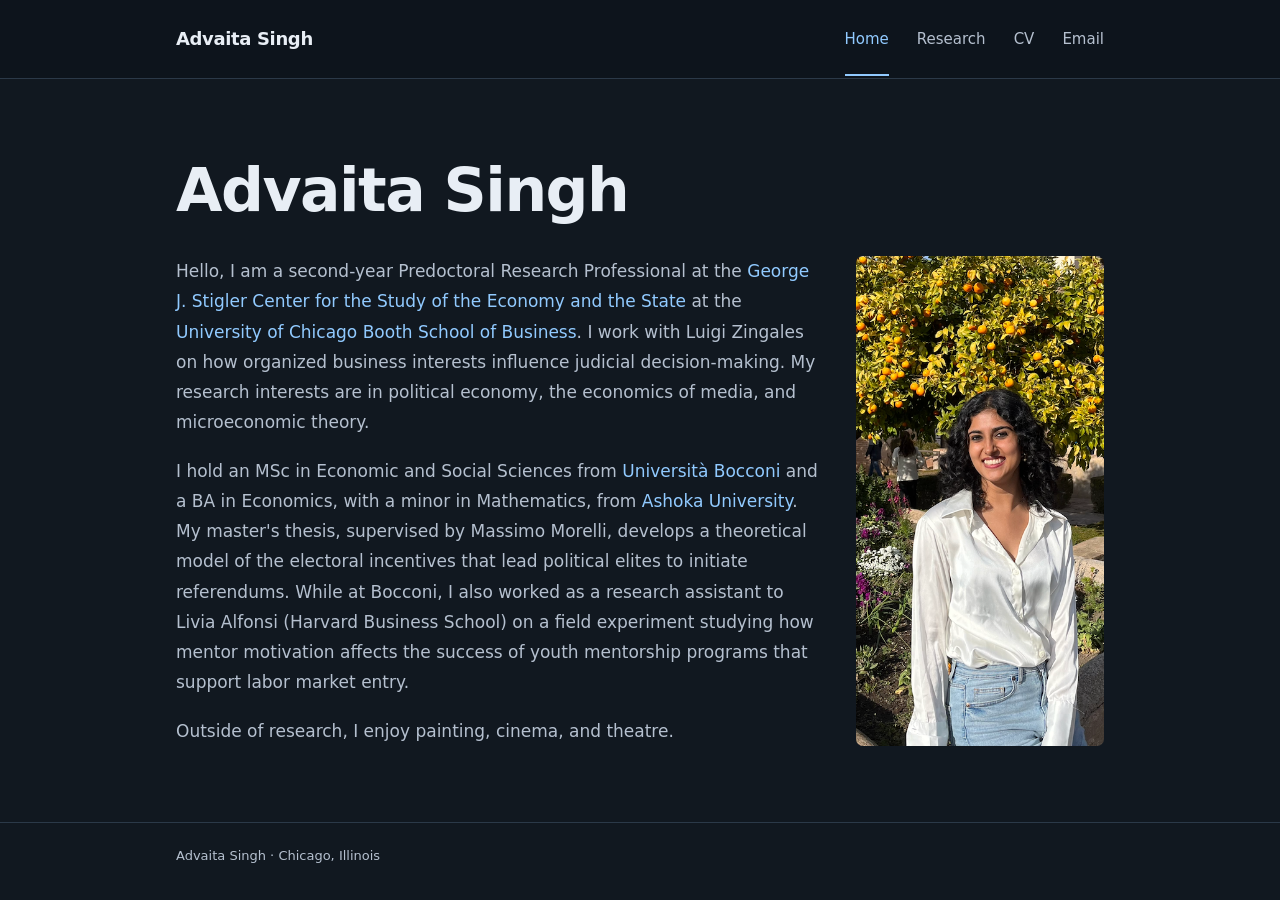
==== commit a1bd9382: "Refactor introduction paragraph in index.html Removed redundant sentence about research position and" ====
--- a/index.html
+++ b/index.html
@@ -2,10 +2,10 @@
 <html lang="en"><head><meta charset="utf-8"/><meta content="width=device-width,initial-scale=1" name="viewport"/><meta content="Advaita Singh — research in political economy, the economics of media, and microeconomic theory." name="description"/><title>Home | Advaita Singh</title><link href="style.css" rel="stylesheet"/></head><body><a class="skip" href="#main">Skip to content</a><header><div class="wrap nav"><a class="brand" href="index.html">Advaita Singh</a><nav aria-label="Main navigation"><a aria-current="page" href="index.html">Home</a><a href="research.html">Research</a><a href="cv.html">CV</a><a href="mailto:advaita.singh13@gmail.com">Email</a></nav></div></header><main class="wrap" id="main"><h1 class="home-heading">Advaita Singh</h1><div class="home-layout">
 <div class="hero">
 
-<p>I am a second-year Predoctoral Research Professional at the <a href="https://www.chicagobooth.edu/research/stigler">George J. Stigler Center for the Study of the Economy and the State</a> at the <a href="https://www.chicagobooth.edu/">University of Chicago Booth School of Business</a>, where I work with Luigi Zingales on how organized business interests influence judicial decision-making. My research interests are in political economy, the economics of media, and microeconomic theory.</p>
+<p>Hello, I am a second-year Predoctoral Research Professional at the <a href="https://www.chicagobooth.edu/research/stigler">George J. Stigler Center for the Study of the Economy and the State</a> at the <a href="https://www.chicagobooth.edu/">University of Chicago Booth School of Business</a>. I work with Luigi Zingales on how organized business interests influence judicial decision-making. My research interests are in political economy, the economics of media, and microeconomic theory.</p>
 <p>I hold an MSc in Economic and Social Sciences from <a href="https://www.unibocconi.it/en">Università Bocconi</a> and a BA in Economics, with a minor in Mathematics, from <a href="https://www.ashoka.edu.in/">Ashoka University</a>. My master's thesis, supervised by Massimo Morelli, develops a theoretical model of the electoral incentives that lead political elites to initiate referendums. While at Bocconi, I also worked as a research assistant to Livia Alfonsi (Harvard Business School) on a field experiment studying how mentor motivation affects the success of youth mentorship programs that support labor market entry.</p>
-<p>Outside of research, I enjoy painting and cinema, and spent several years doing theatre.</p>
+<p>Outside of research, I enjoy painting, cinema, and theatre.</p>
 </div>
 <figure class="profile-photo"><img alt="Portrait of Advaita Singh in a garden" height="788" src="profile.jpg" width="550"/></figure>
 </div>
-</main><footer><div class="wrap">Advaita Singh · Chicago, Illinois</div></footer></body></html>+</main><footer><div class="wrap">Advaita Singh · Chicago, Illinois</div></footer></body></html>
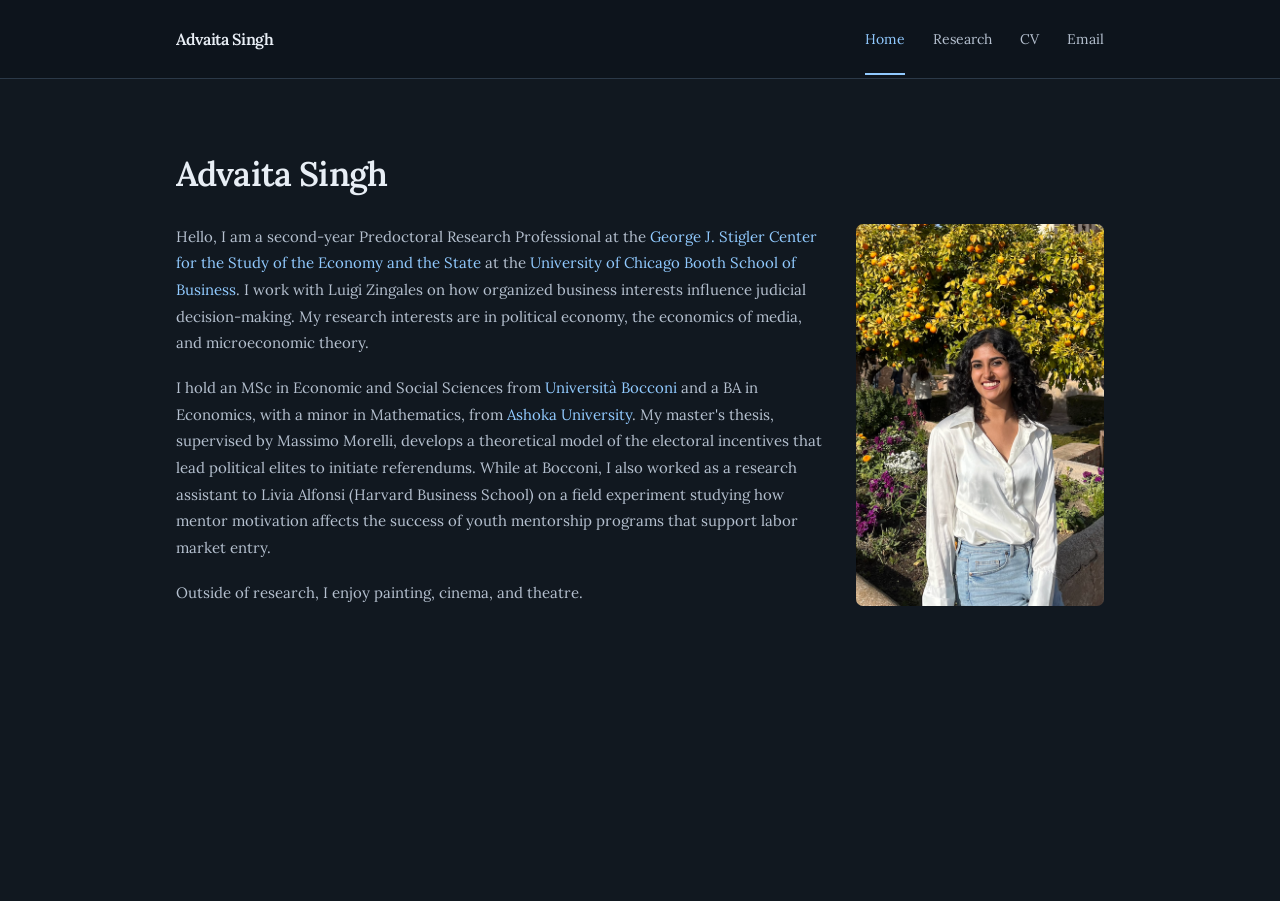
==== commit e51c993e: "Add files via upload" ====
--- a/index.html
+++ b/index.html
@@ -8,4 +8,4 @@
 </div>
 <figure class="profile-photo"><img alt="Portrait of Advaita Singh in a garden" height="788" src="profile.jpg" width="550"/></figure>
 </div>
-</main><footer><div class="wrap">Advaita Singh · Chicago, Illinois</div></footer></body></html>
+</main></body></html>
--- a/style.css
+++ b/style.css
@@ -1,15 +1,24 @@
-*{box-sizing:border-box} :root{color-scheme:dark;--bg:#111820;--nav:#0d141c;--fg:#e8eef5;--muted:#b5c0cf;--blue:#91caff;--line:#2b3948} body{margin:0;background:var(--bg);color:var(--fg);font:16px/1.75 system-ui,-apple-system,BlinkMacSystemFont,"Segoe UI",sans-serif} a{color:var(--blue);text-underline-offset:4px} a:hover{color:white} a:focus-visible,button:focus-visible{outline:2px solid var(--blue);outline-offset:5px} header{background:var(--nav);border-bottom:1px solid var(--line)} .wrap{max-width:1000px;margin:auto;padding:0 36px} .nav{display:flex;justify-content:space-between;align-items:center;min-height:78px;gap:24px} .brand{color:var(--fg);font-weight:650;text-decoration:none;font-size:18px;letter-spacing:-.02em} nav{display:flex;gap:28px} nav a{color:var(--muted);text-decoration:none;font-size:15px;padding:24px 0 21px;border-bottom:2px solid transparent} nav a[aria-current=page]{color:var(--blue);border-color:var(--blue)} main{min-height:calc(100vh - 160px);padding-top:74px!important;padding-bottom:76px!important} h1,h2,h3{line-height:1.25;letter-spacing:-.025em} h1{font-size:clamp(36px,6vw,60px);font-weight:620;margin:0 0 15px} h2{font-size:24px;font-weight:600;margin:0 0 24px} h3{font-size:19px;font-weight:600;margin:0 0 7px} p{margin:0 0 18px} .eyebrow{font-size:13px;color:var(--blue);letter-spacing:.13em;text-transform:uppercase;font-weight:650;margin-bottom:19px} .subtitle{color:var(--blue);font-size:18px;margin-bottom:30px} .hero{max-width:720px} .hero p:not(.eyebrow):not(.subtitle){color:var(--muted);font-size:17px} .actions{display:flex;flex-wrap:wrap;gap:14px;margin:30px 0 0}.button{display:inline-block;padding:10px 17px;border:1px solid var(--blue);border-radius:5px;color:var(--blue);background:transparent;text-decoration:none;font:inherit;font-size:14px;cursor:pointer}.button:hover{background:#203347;color:#fff}.primary{background:var(--blue);color:var(--nav);font-weight:650}.primary:hover{background:#c5e5ff;color:var(--nav)} section{border-top:1px solid var(--line);margin-top:48px;padding-top:33px} .muted,.meta{color:var(--muted)} .meta{font-size:14px;margin-bottom:10px} .paper{padding:24px 0;border-bottom:1px solid var(--line)} .paper:last-child{border-bottom:0}.paper:first-of-type{padding-top:0}.paper p{max-width:760px}.paper a{font-size:14px;font-weight:550}.tags{display:flex;flex-wrap:wrap;gap:9px}.tag{border:1px solid var(--line);padding:5px 12px;border-radius:4px;color:var(--blue);font-size:14px}.cvhead{display:flex;justify-content:space-between;align-items:center;gap:20px;flex-wrap:wrap}.cvrow{display:grid;grid-template-columns:1fr 150px;gap:20px;margin-bottom:22px}.cvrow p{margin:4px 0;color:var(--muted)} .date{text-align:right;color:var(--muted);font-size:14px} ul{padding-left:20px} li{margin:4px 0} footer{border-top:1px solid var(--line);color:var(--muted);font-size:13px;padding:22px 0} .skip{position:absolute;left:-10000px}.skip:focus{left:10px;top:10px;background:var(--nav);padding:10px;z-index:2} @media(max-width:620px){.wrap{padding-left:22px;padding-right:22px}.nav{gap:12px;min-height:66px}.brand{font-size:15px}nav{gap:15px}nav a{font-size:13px;padding:20px 0 17px}main{padding-top:45px!important;padding-bottom:45px!important}.cvrow{grid-template-columns:1fr;gap:4px}.date{text-align:left}.hero p:not(.eyebrow):not(.subtitle){font-size:16px}} @media print{ :root{color-scheme:light;--bg:white;--fg:black;--muted:#333;--blue:#16456e;--line:#ccc}body{font-size:10pt;line-height:1.4}header,footer,.actions,.button,.skip{display:none!important}main.wrap{padding:0!important;min-height:0;max-width:none}h1{font-size:26pt}h2{font-size:15pt;margin-bottom:12px}h3{font-size:11pt}.cvrow{margin-bottom:12px;break-inside:avoid;grid-template-columns:1fr 110px}section{margin-top:20px;padding-top:14px}a{color:black;text-decoration:none}@page{margin:16mm}}
+@import url('https://fonts.googleapis.com/css2?family=Lora:wght@400;500;600;700&display=swap');
+
+*{box-sizing:border-box} :root{color-scheme:dark;--bg:#111820;--nav:#0d141c;--fg:#e8eef5;--muted:#b5c0cf;--blue:#91caff;--line:#2b3948} body{margin:0;background:var(--bg);color:var(--fg);font:15px/1.75 "Lora",Georgia,serif} a{color:var(--blue);text-underline-offset:4px} a:hover{color:white} a:focus-visible,button:focus-visible{outline:2px solid var(--blue);outline-offset:5px} header{background:var(--nav);border-bottom:1px solid var(--line)} .wrap{max-width:1000px;margin:auto;padding:0 36px} .nav{display:flex;justify-content:space-between;align-items:center;min-height:78px;gap:24px} .brand{color:var(--fg);font-weight:600;text-decoration:none;font-size:16px;letter-spacing:-.02em} nav{display:flex;gap:28px} nav a{color:var(--muted);text-decoration:none;font-size:14px;padding:24px 0 21px;border-bottom:2px solid transparent} nav a[aria-current=page]{color:var(--blue);border-color:var(--blue)} main{min-height:calc(100vh - 160px);padding-top:74px!important;padding-bottom:76px!important} h1,h2,h3{line-height:1.25;letter-spacing:-.025em} h1{font-size:34px;font-weight:600;margin:0 0 15px} h2{font-size:21px;font-weight:600;margin:0 0 24px} h3{font-size:17px;font-weight:600;margin:0 0 7px} p{margin:0 0 18px} .eyebrow{font-size:12px;color:var(--blue);letter-spacing:.13em;text-transform:uppercase;font-weight:600;margin-bottom:19px} .subtitle{color:var(--blue);font-size:15px;margin-bottom:30px} .hero{max-width:720px} .hero p:not(.eyebrow):not(.subtitle){color:var(--muted);font-size:15px} .actions{display:flex;flex-wrap:wrap;gap:14px;margin:30px 0 0}.button{display:inline-block;padding:10px 17px;border:1px solid var(--blue);border-radius:5px;color:var(--blue);background:transparent;text-decoration:none;font:inherit;font-size:13px;cursor:pointer}.button:hover{background:#203347;color:#fff}.primary{background:var(--blue);color:var(--nav);font-weight:600}.primary:hover{background:#c5e5ff;color:var(--nav)} section{border-top:1px solid var(--line);margin-top:48px;padding-top:33px} .muted,.meta{color:var(--muted)} .meta{font-size:13px;margin-bottom:10px} .paper{padding:24px 0;border-bottom:1px solid var(--line)} .paper:last-child{border-bottom:0}.paper:first-of-type{padding-top:0}.paper p{max-width:760px}.paper a{font-size:13px;font-weight:500}.tags{display:flex;flex-wrap:wrap;gap:9px}.tag{border:1px solid var(--line);padding:5px 12px;border-radius:4px;color:var(--blue);font-size:13px}.cvhead{display:flex;justify-content:space-between;align-items:center;gap:20px;flex-wrap:wrap}.cvrow{display:grid;grid-template-columns:1fr 150px;gap:20px;margin-bottom:22px}.cvrow p{margin:4px 0;color:var(--muted)} .date{text-align:right;color:var(--muted);font-size:13px} ul{padding-left:20px} li{margin:4px 0} footer{border-top:1px solid var(--line);color:var(--muted);font-size:12px;padding:22px 0} .skip{position:absolute;left:-10000px}.skip:focus{left:10px;top:10px;background:var(--nav);padding:10px;z-index:2} @media(max-width:620px){.wrap{padding-left:22px;padding-right:22px}.nav{gap:12px;min-height:66px}.brand{font-size:15px}nav{gap:15px}nav a{font-size:13px;padding:20px 0 17px}main{padding-top:45px!important;padding-bottom:45px!important}.cvrow{grid-template-columns:1fr;gap:4px}.date{text-align:left}.hero p:not(.eyebrow):not(.subtitle){font-size:15px}} @media print{ :root{color-scheme:light;--bg:white;--fg:black;--muted:#333;--blue:#16456e;--line:#ccc}body{font-size:10pt;line-height:1.4}header,footer,.actions,.button,.skip{display:none!important}main.wrap{padding:0!important;min-height:0;max-width:none}h1{font-size:26pt}h2{font-size:15pt;margin-bottom:12px}h3{font-size:11pt}.cvrow{margin-bottom:12px;break-inside:avoid;grid-template-columns:1fr 110px}section{margin-top:20px;padding-top:14px}a{color:black;text-decoration:none}@page{margin:16mm}}
 
 /* Homepage portrait and compact navigation */
 .home-heading{margin-bottom:28px}
 .home-layout{display:grid;grid-template-columns:minmax(0,1fr) minmax(0,248px);align-items:stretch;gap:34px}
 .home-layout .hero{max-width:none;min-width:0}
-.home-layout .hero p{font-size:16px;line-height:1.78}
+.home-layout .hero p{font-size:15px;line-height:1.78}
 .home-layout .hero p:last-child{margin-bottom:0}
 .home-layout .hero p a{color:var(--blue);text-decoration:none}
 .home-layout .hero p a:hover{text-decoration:underline}
 .profile-photo{position:relative;min-height:0;min-width:0;margin:0;overflow:hidden;border-radius:7px}
 .profile-photo img{position:absolute;inset:0;display:block;width:100%;height:100%;object-fit:cover;object-position:center center}
-.paper .conference{color:var(--blue);font-size:14px;margin-top:-3px;margin-bottom:14px}
+.paper .conference{color:var(--blue);font-size:13px;margin-top:-3px;margin-bottom:14px}
 @media(max-width:760px){.home-layout{grid-template-columns:1fr;gap:26px}.profile-photo{width: min(220px,100%);justify-self:center;margin:0}.profile-photo img{position:static;width:100%;height:auto;object-fit:contain}.home-heading{margin-bottom:22px}}
 @media(max-width:420px){.nav{flex-wrap:wrap;gap:0;padding-top:16px}.nav nav{width:100%;justify-content:space-between}.nav nav a{padding:12px 0}}
+
+/* Compact interior pages */
+main.compact-page{padding-top:32px!important}
+main.compact-page>section:first-of-type{margin-top:26px;padding-top:22px}
+main{min-height:calc(100vh - 78px)}
+@media(max-width:620px){h1{font-size:30px}main.compact-page{padding-top:24px!important}main{min-height:calc(100vh - 66px)}}
+@media print{main.compact-page{padding-top:0!important}}
